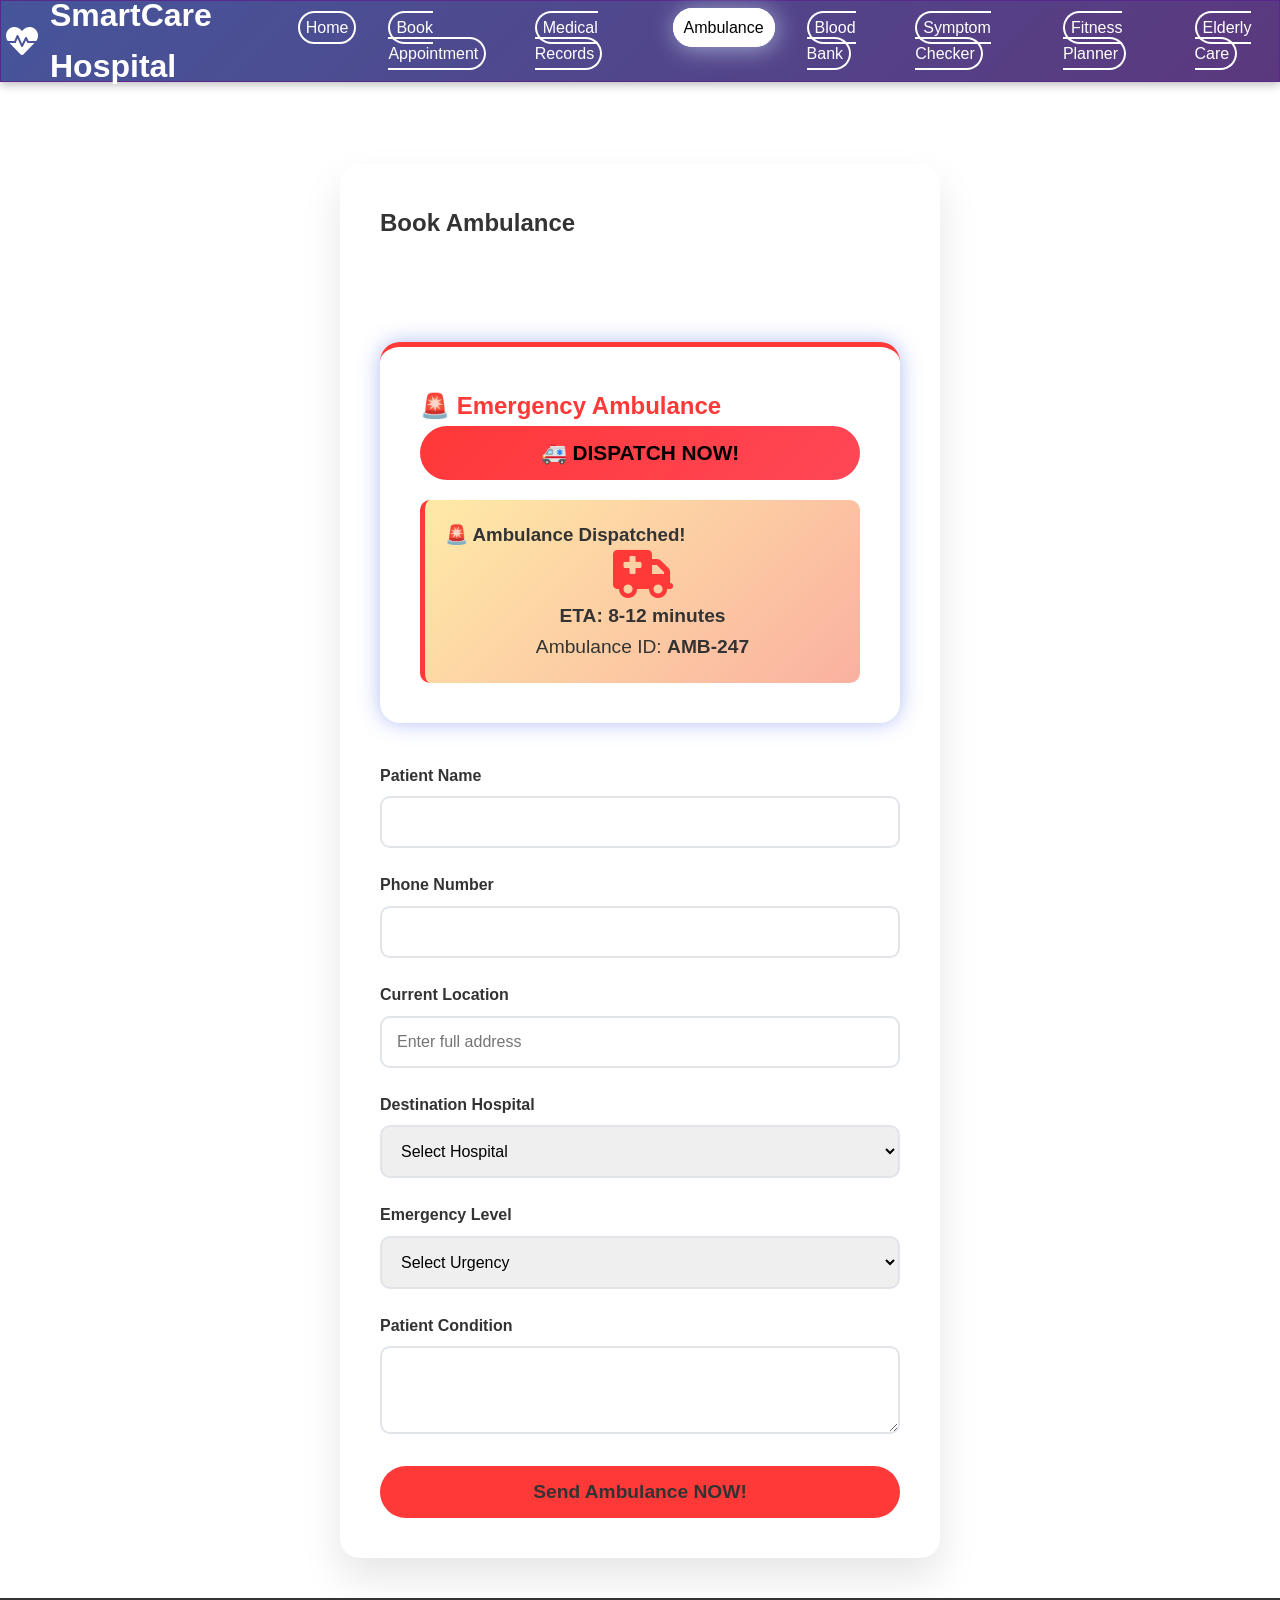
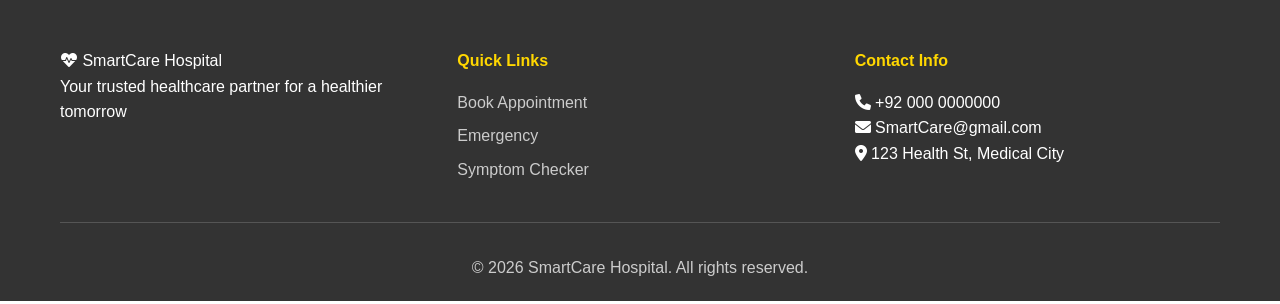
==== ambulance.html @ a24ab0e6 "Initial commit: SmartCare Hospital frontend" ====
<!DOCTYPE html>
<html lang="en">
<head>
    <meta charset="UTF-8">
    <meta name="viewport" content="width=device-width, initial-scale=1.0">
    <title>Emergency Ambulance - SmartCare Hospital</title>
    <link rel="stylesheet" href="style.css">
    <link href="https://cdnjs.cloudflare.com/ajax/libs/font-awesome/6.0.0/css/all.min.css" rel="stylesheet">
</head>
<body>
    <!-- Navigation -->
    <nav class="navbar">
        <div class="nav-container">
            <div class="nav-logo">      
                <i class="fas fa-heartbeat"></i>
                SmartCare Hospital
            </div>
            <ul class="nav-menu">
                <li class="nav-item"><a href="index.html" class="nav-link">Home</a></li>
                <li class="nav-item"><a href="appointment.html" class="nav-link">Book Appointment</a></li>
                <li class="nav-item"><a href="records.html" class="nav-link">Medical Records</a></li>
                <li class="nav-item"><a href="ambulance.html" class="nav-link active">Ambulance</a></li>
                <li class="nav-item"><a href="blood.html" class="nav-link">Blood Bank</a></li>
                <li class="nav-item"><a href="symptom.html" class="nav-link">Symptom Checker</a></li>
                <li class="nav-item"><a href="fitness.html" class="nav-link">Fitness Planner</a></li>
                <li class="nav-item"><a href="elderly.html" class="nav-link">Elderly Care</a></li>
            </ul>
        </div>
    </nav>

    <!--Hidden header-->
    <section class="page-header" style="background: linear-gradient(135deg, #ff3838, #ff4757);">
        <div class="container">
            <h1>Emergency Ambulance</h1>
            <p>24/7 Emergency Response  <i class="fas fa-phone"></i> Call 911 for immediate help</p>
        </div>
    </section>

    <!--Form body-->
    <div class="container">
        <div class="form-container">
            <h2>Book Ambulance</h2>
    <form id="ambulanceForm">
        <div class="form-container glow" style="border-top: 5px solid #ff3838;">
                <h2 style="color: #ff3838;">🚨 Emergency Ambulance</h2>
                <button type="submit" class="btn" style="background: linear-gradient(135deg, #ff3838, #ff4757); width: 100%; font-size: 1.3rem; font-weight: bold;">🚑 DISPATCH NOW!</button>
    
               <!-- STATIC CONFIRMATION -->
             <div class="result-box" style="border-left: 5px solid #ff3838; background: linear-gradient(135deg, #ffeaa7, #fab1a0);">
                <h3>🚨 Ambulance Dispatched!</h3>
             <div style="font-size: 1.2rem; text-align: center;">
                    <i class="fas fa-ambulance" style="font-size: 3rem; color: #ff3838; animation: pulse 1s infinite; "></i>
                    <p><strong>ETA: 8-12 minutes</strong></p>
                    <p>Ambulance ID: <strong>AMB-247</strong></p>
             </div>
             </div>
        </div>
                <div class="form-group">
                    <label>Patient Name</label>
                    <input type="text" required>
                </div>
                <div class="form-group">
                    <label>Phone Number</label>
                    <input type="tel" required>
                </div>
                <div class="form-group">
                    <label>Current Location</label>
                    <input type="text" placeholder="Enter full address" required>
                </div>
                <div class="form-group">
                    <label>Destination Hospital</label>
                    <select required>
                        <option value="">Select Hospital</option>
                        <option value="smartcare">SmartCare Hospital (Main)</option>
                        <option value="branch1">SmartCare Branch 1</option>
                        <option value="branch2">SmartCare Branch 2</option>
                    </select>
                </div>
                <div class="form-group">
                    <label>Emergency Level</label>
                    <select required>
                        <option value="">Select Urgency</option>
                        <option value="critical">Critical - Life Threatening</option>
                        <option value="high">High Priority</option>
                        <option value="medium">Medium Priority</option>
                    </select>
                </div>
                <div class="form-group">
                    <label>Patient Condition</label>
                    <textarea rows="3" required></textarea>
                </div>
                <button type="submit" class="btn btn-primary" style="width: 100%; background: #ff3838; font-size: 1.2rem;">Send Ambulance NOW!</button>
            </form>
        </div>
    </div>

    <!--Same footer for all pages-->
    <footer class="footer">
        <div class="container">
            <div class="footer-content">
                <div class="footer-section">
                    <div class="footer-logo">
                        <i class="fas fa-heartbeat"></i>
                        SmartCare Hospital
                    </div>
                    <p>Your trusted healthcare partner for a healthier tomorrow</p>
                </div>
                <div class="footer-section">
                    <h4>Quick Links</h4>
                    <ul>
                        <li><a href="appointment.html">Book Appointment</a></li>
                        <li><a href="ambulance.html">Emergency</a></li>
                        <li><a href="symptom.html">Symptom Checker</a></li>
                    </ul>
                </div>
                <div class="footer-section">
                    <h4>Contact Info</h4>
                    <p><i class="fas fa-phone"></i> +92 000 0000000</p>
                    <p><i class="fas fa-envelope"></i> SmartCare@gmail.com</p>
                    <p><i class="fas fa-map-marker-alt"></i> 123 Health St, Medical City</p>
                </div>
            </div>
            <div class="footer-bottom">
                <p>&copy; 2026 SmartCare Hospital. All rights reserved.</p>
            </div>
        </div>
    </footer>
</body>
</html>
---- style.css ----
* {
    margin: 0;
    padding: 0;
    box-sizing: border-box;
}

body {
    font-family: 'Segoe UI', Tahoma, Geneva, Verdana, sans-serif;
    line-height: 1.6;
    color: #333;
}

.container {
    max-width: 1200px;
    margin: 0 auto;
    padding: 0 20px;
}

/* Navigation */
.navbar {
    background: linear-gradient(135deg, #46559a 0%, #5b387e 100%);
    position: fixed;
    top: 0;
    width: 100%;
    z-index: 1000;
    box-shadow: 0 2px 10px rgba(0,0,0,0.3);
    border: 1px solid #59288b;
}

.nav-container {
    max-width: 1500px;
    margin: 0 auto;
    padding: 0 3px;
    display: flex;
    justify-content: space-between;
    align-items: center;
    height: 80px;
}

.nav-logo {
    font-size: 2rem;
    font-weight: bold;
    color: white;
    display: flex;
    align-items: center;
    gap: 10px;
}

.nav-menu {
    display: flex;
    list-style: none;
    gap: 1rem;
}

.nav-link {
    color: white;
    text-decoration: none;
    font-weight: 500;
    transition: color 0.3s;
    border:2px solid white;
    border-radius: 20px;
    padding: 6px;
}

.nav-link:hover, .nav-link.active {
    background: white;
    border:5px solid white;
    color: #040404;
    transform: translateY(-3px);
    box-shadow: 2px 2px 25px #a2aad0;
}

/* Hero Section */
.hero {
    background: linear-gradient(135deg, #5f73ce 0%, #9259cb 100%);
    color: white;
    padding: 120px 0 80px;
    text-align: center;
    position: relative;
    overflow: hidden;
}

.hero::before {
    content: '';
    position: absolute;
    top: 0;
    left: 0;
    right: 0;
    bottom: 0;
    background: url('data:image/svg+xml,<svg xmlns="http://www.w3.org/2000/svg" viewBox="0 0 1000 100" fill="%23ffffff20"><path d="M0 0L50 100L100 0Z"/></svg>');
    animation: wave 20s linear infinite;
}

@keyframes wave {
    0% { transform: translateX(0); }
    100% { transform: translateX(1000px); }
}

.hero-content h1 {
    font-size: 3.5rem;
    margin-bottom: 1rem;
    animation: fadeInUp 1s ease;
}

.hero-content p {
    font-size: 1.3rem;
    margin-bottom: 2rem;
    animation: fadeInUp 1s ease 0.2s both;
}

.hero-buttons {
    display: flex;
    gap: 1rem;
    justify-content: center;
    flex-wrap: wrap;
    animation: fadeInUp 1s ease 0.4s both;
}

.btn {
    padding: 15px 30px;
    border: none;
    border-radius: 50px;
    font-size: 1.1rem;
    font-weight: 600;
    text-decoration: none;
    transition: all 0.3s;
    display: inline-block;
}

.btn-primary {
    background: #ffd700;
    color: #333;
}

.btn-primary:hover {
    transform: translateY(-3px);
    box-shadow: 0 10px 25px rgba(255,215,0,0.4);
}

.btn-secondary {
    background: transparent;
    color: white;
    border: 2px solid white;
}

.btn-secondary:hover {
    background: white;
    color: #040404;
    transform: translateY(-3px);
    box-shadow: 0 10px 25px #a2aad0;
}

.hero-stats {
    display: flex;
    justify-content: center;
    gap: 3rem;
    margin-top: 4rem;
    animation: fadeInUp 1s ease 0.6s both;
}

.stat {
    text-align: center;
}

.stat h3 {
    font-size: 2.5rem;
    color: #ffd700;
    margin-bottom: 0.5rem;
}

/* Services */
.services {
    padding: 80px 0;
    background: #f8f9fa;
}

.section-title {
    text-align: center;
    font-size: 2.5rem;
    margin-bottom: 3rem;
    color: #333;
}

.services-grid {
    display: grid;
    grid-template-columns: repeat(auto-fit, minmax(300px, 1fr));
    gap: 2rem;
}

.service-card {
    background: white;
    padding: 2.5rem 2rem;
    border-radius: 20px;
    text-align: center;
    cursor: pointer;
    transition: all 0.3s;
    box-shadow: 0 5px 15px rgba(0,0,0,0.08);
    border-top: 10px solid transparent;
}

.service-card:hover {
    transform: translateY(-10px);
    box-shadow: 0 20px 40px rgba(0,0,0,0.15);
    border-top-color: #667eea;
}

.service-card i {
    font-size: 3rem;
    color: #667eea;
    margin-bottom: 1rem;
}

.service-card h3 {
    font-size: 1.5rem;
    margin-bottom: 1rem;
    color: #333;
}

/* Footer */
.footer {
    background: #333;
    color: white;
    padding: 50px 0 20px;
}

.footer-content {
    display: grid;
    grid-template-columns: repeat(auto-fit, minmax(250px, 1fr));
    gap: 2rem;
    margin-bottom: 2rem;
}

.footer-section h4 {
    margin-bottom: 1rem;
    color: #ffd700;
}

.footer-section ul {
    list-style: none;
}

.footer-section ul li {
    margin-bottom: 0.5rem;
}

.footer-section a {
    color: #ccc;
    text-decoration: none;
    transition: color 0.3s;
}

.footer-section a:hover {
    color: #ffd700;
}

.footer-bottom {
    text-align: center;
    padding-top: 2rem;
    border-top: 1px solid #555;
    color: #ccc;
}

/* Form Styles (for all pages) */
.form-container {
    max-width: 600px;
    margin: 0 auto;
    padding: 40px;
    background: white;
    border-radius: 20px;
    box-shadow: 0 20px 40px rgba(0,0,0,0.1);
    margin-top: 100px;
    margin-bottom: 40px;
}

.form-group {
    margin-bottom: 1.5rem;
}

.form-group label {
    display: block;
    margin-bottom: 0.5rem;
    font-weight: 600;
    color: #333;
}

.form-group input,
.form-group select,
.form-group textarea {
    width: 100%;
    padding: 15px;
    border: 2px solid #e1e5e9;
    border-radius: 10px;
    font-size: 1rem;
    transition: border-color 0.3s;
}

.form-group input:focus,
.form-group select:focus,
.form-group textarea:focus {
    outline:none;
    border: 2px solid #667eea;
}

.result-box {
    background: #f8f9fa;
    padding: 20px;
    border-radius: 10px;
    margin-top: 20px;
    border-left: 4px solid #667eea;
}
@keyframes pulse {
    0% { transform: scale(1); }
    50% { transform: scale(1.1); }
    100% { transform: scale(1); }
}


/* Responsive */
@media (max-width: 768px) {
    .hamburger {
        display: flex;
    } 
    .nav-menu {
        position: fixed;
        left: -100%;
        top: 70px;
        flex-direction: column;
        background-color: #667eea;
        width: 100%;
        text-align: center;
        transition: 0.3s;
        padding: 2rem 0;
    }
    
    .nav-menu.active {
        left: 0;
    }  
    .hero-buttons {
        flex-direction: column;
        align-items: center;
    }
    
    .hero-stats {
        flex-direction: column;
        gap: 1.5rem;
    }
    
    .services-grid {
        grid-template-columns: 1fr;
    }
}
.nav-menu {
    display: flex;
    list-style: none;
    gap: 2rem;
}

.hamburger {
    display: none;
    flex-direction: column;
    cursor: pointer;
}

@media (max-width: 768px) {
    .nav-menu {
        position: fixed !important;
        left: -100%;
        top: 70px;
        flex-direction: column;
        background: linear-gradient(135deg, #667eea 0%, #764ba2 100%);
        width: 100%;
        text-align: center;
        transition: left 0.3s ease;
        padding: 2rem 0;
        height: calc(100vh - 70px);
    }
    .hamburger:focus-within + .nav-menu,
    .nav-menu:hover {
        left: 0 !important;
    }
    
    .hamburger {
        display: flex;
        z-index: 1001;
    }
    
    .hamburger:focus-within .bar:nth-child(1) { transform: rotate(45deg) translate(5px, 5px); }
    .hamburger:focus-within .bar:nth-child(2) { opacity: 0; }
    .hamburger:focus-within .bar:nth-child(3) { transform: rotate(-45deg) translate(7px, -6px); }
}
.service-card,
.form-container,
.result-box {
    transition: all 0.4s cubic-bezier(0.175, 0.885, 0.32, 1.275);
}

.service-card:hover {
    transform: translateY(-15px) scale(1.02);
    box-shadow: 0 25px 50px rgba(102, 126, 234, 0.4);
}

.form-container:hover {
    transform: translateY(-5px);
    box-shadow: 0 20px 40px rgba(0,0,0,0.15);
}

.btn {
    position: relative;
    overflow: hidden;
}

.btn::before {
    content: '';
    position: absolute;
    top: 0;
    left: -100%;
    width: 100%;
    height: 100%;
    background: linear-gradient(90deg, transparent, rgba(255,255,255,0.3), transparent);
    transition: left 0.5s;
}

.btn:hover::before {
    left: 100%;
}
.demo-content {
    opacity: 0;
    transform: translateY(20px);
    transition: all 0.6s ease;
}

.form-container:hover .demo-content,
.result-box {
    opacity: 1 !important;
    transform: translateY(0);
}
@keyframes breathe {
    0%, 100% { transform: scale(1); }
    50% { transform: scale(1.05); }
}

.hero {
    animation: breathe 6s ease-in-out infinite;
}

/* Glowing Effects */
.glow {
    box-shadow: 0 0 20px rgba(102, 126, 234, 0.5);
    transition: box-shadow 0.3s;
}

.glow:hover {
    box-shadow: 0 0 40px rgba(102, 126, 234, 0.8);
}

/* Page Header Enhancements */
.page-header {
    position: relative;
    overflow:hidden;
}

.page-header::before {
    content: '';
    position: absolute;
    top: -50%;
    left: -50%;
    width: 200%;
    height: 200%;
    background: radial-gradient(circle, rgba(255,255,255,0.1) 0%, transparent 70%);
    animation: float 6s ease-in-out infinite;
}

@keyframes float {
    0%, 100% { transform: translateY(0) rotate(0deg); }
    50% { transform: translateY(-20px) rotate(180deg); }
}
.particles {
    position: fixed;
    top: 0;
    left: 0;
    width: 100%;
    height: 100%;
    pointer-events: none;
    z-index: -1;
}

.particle {
    position: absolute;
    background: rgba(255,255,255,0.1);
    border-radius: 50%;
    animation: float 20s linear infinite;
}

@keyframes float {
    0% { transform: translateY(100vh) rotate(0deg); opacity: 0; }
    10% { opacity: 1; }
    90% { opacity: 1; }
    100% { transform: translateY(-100px) rotate(360deg); opacity: 0; }
}
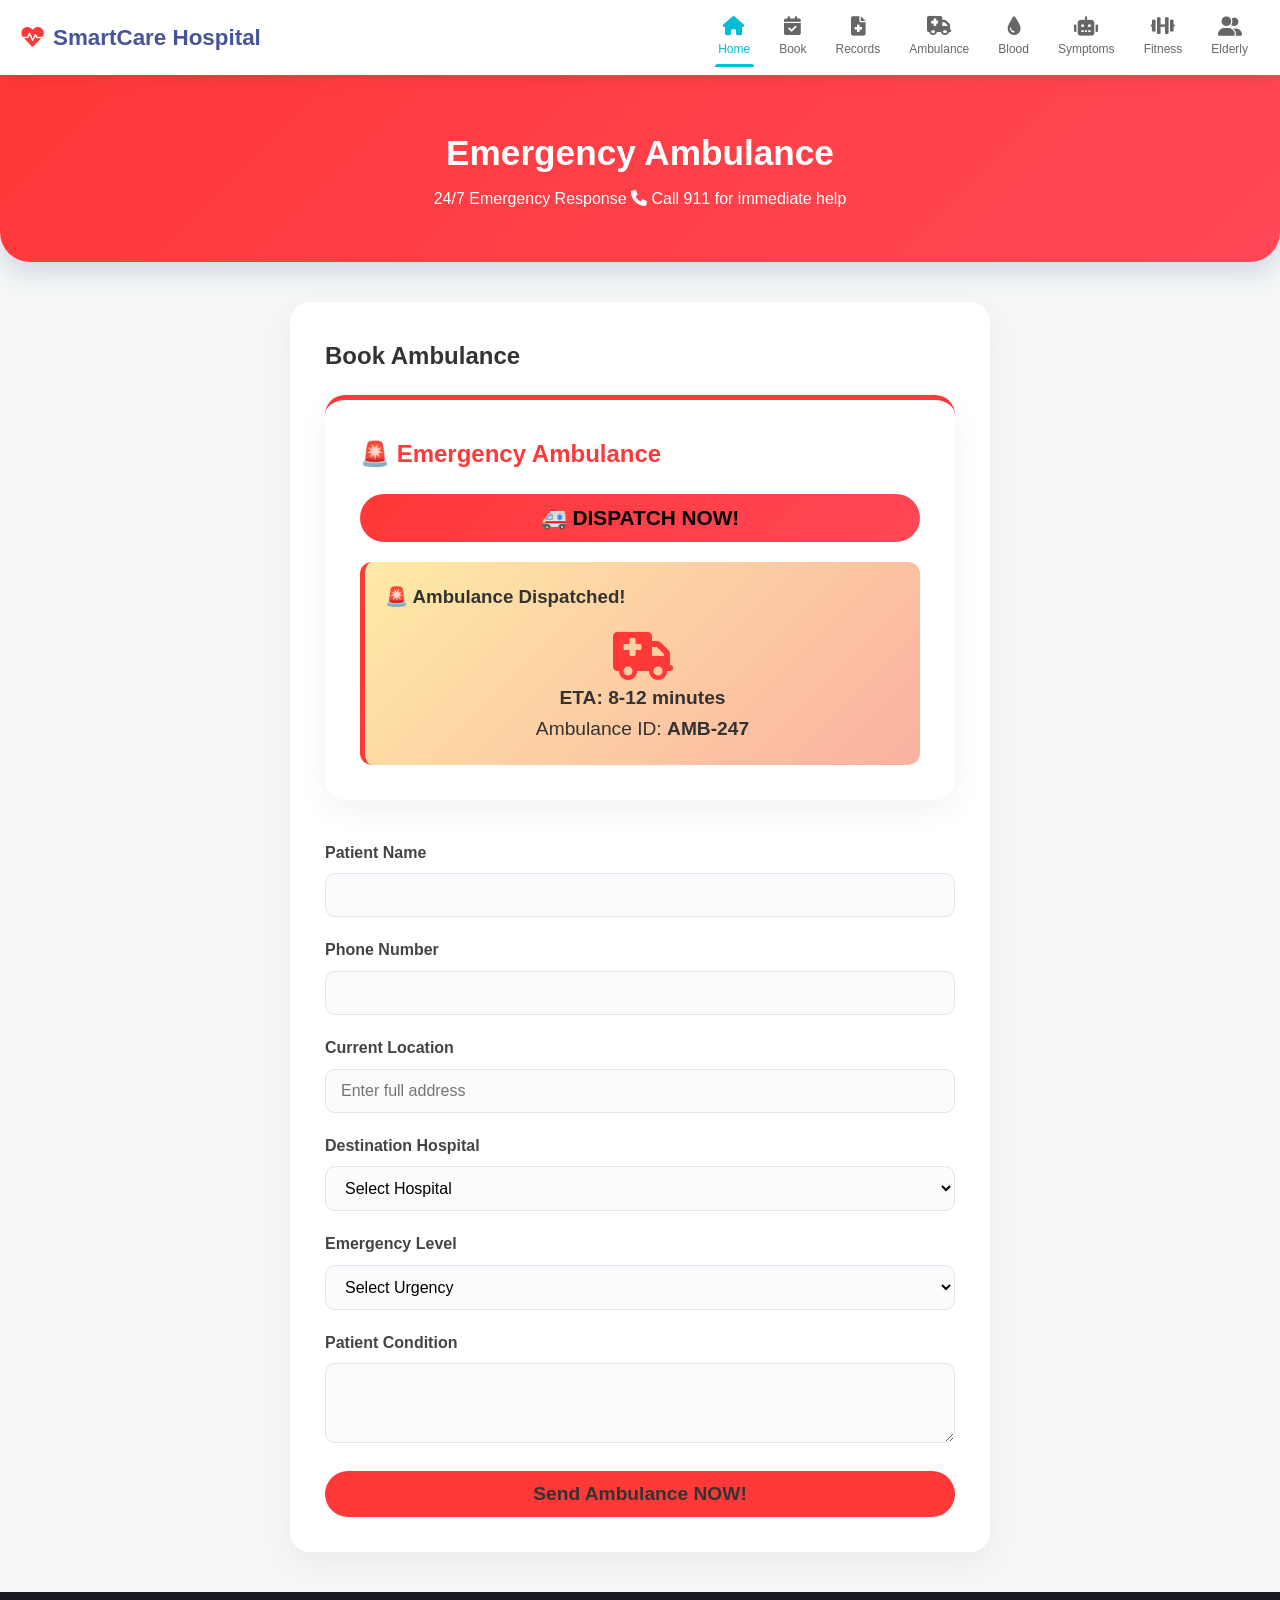
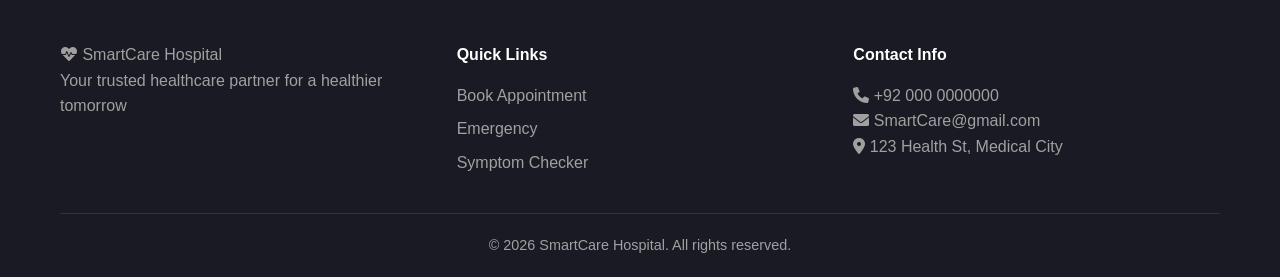
==== commit 58db110f: "Refactor navigation links with icons and spans" ====
--- a/ambulance.html
+++ b/ambulance.html
@@ -11,19 +11,18 @@
     <!-- Navigation -->
     <nav class="navbar">
         <div class="nav-container">
-            <div class="nav-logo">      
-                <i class="fas fa-heartbeat"></i>
-                SmartCare Hospital
-            </div>
+            <a href="index.html" class="nav-logo">
+                <i class="fas fa-heartbeat"></i> SmartCare Hospital
+            </a>
             <ul class="nav-menu">
-                <li class="nav-item"><a href="index.html" class="nav-link">Home</a></li>
-                <li class="nav-item"><a href="appointment.html" class="nav-link">Book Appointment</a></li>
-                <li class="nav-item"><a href="records.html" class="nav-link">Medical Records</a></li>
-                <li class="nav-item"><a href="ambulance.html" class="nav-link active">Ambulance</a></li>
-                <li class="nav-item"><a href="blood.html" class="nav-link">Blood Bank</a></li>
-                <li class="nav-item"><a href="symptom.html" class="nav-link">Symptom Checker</a></li>
-                <li class="nav-item"><a href="fitness.html" class="nav-link">Fitness Planner</a></li>
-                <li class="nav-item"><a href="elderly.html" class="nav-link">Elderly Care</a></li>
+                <li class="nav-item"><a href="index.html" class="nav-link active"><i class="fas fa-home"></i><span>Home</span></a></li>
+                <li class="nav-item"><a href="appointment.html" class="nav-link"><i class="fas fa-calendar-check"></i><span>Book</span></a></li>
+                <li class="nav-item"><a href="records.html" class="nav-link"><i class="fas fa-file-medical"></i><span>Records</span></a></li>
+                <li class="nav-item"><a href="ambulance.html" class="nav-link"><i class="fas fa-ambulance"></i><span>Ambulance</span></a></li>
+                <li class="nav-item"><a href="blood.html" class="nav-link"><i class="fas fa-tint"></i><span>Blood</span></a></li>
+                <li class="nav-item"><a href="symptom.html" class="nav-link"><i class="fas fa-robot"></i><span>Symptoms</span></a></li>
+                <li class="nav-item"><a href="fitness.html" class="nav-link"><i class="fas fa-dumbbell"></i><span>Fitness</span></a></li>
+                <li class="nav-item"><a href="elderly.html" class="nav-link"><i class="fas fa-user-friends"></i><span>Elderly</span></a></li>
             </ul>
         </div>
     </nav>
@@ -126,4 +125,4 @@
         </div>
     </footer>
 </body>
-</html>+</html>
--- a/style.css
+++ b/style.css
@@ -1,3 +1,6 @@
+/* =========================================
+   GLOBAL & RESET
+========================================= */
 * {
     margin: 0;
     padding: 0;
@@ -8,6 +11,8 @@
     font-family: 'Segoe UI', Tahoma, Geneva, Verdana, sans-serif;
     line-height: 1.6;
     color: #333;
+    background-color: #f4f7f6;
+    padding-top: 75px; /* Fixes content hiding under fixed nav */
 }
 
 .container {
@@ -16,70 +21,116 @@
     padding: 0 20px;
 }
 
-/* Navigation */
+/* =========================================
+   NAVIGATION (Design #5 - Material Style)
+========================================= */
 .navbar {
-    background: linear-gradient(135deg, #46559a 0%, #5b387e 100%);
+    background: #ffffff;
     position: fixed;
     top: 0;
     width: 100%;
     z-index: 1000;
-    box-shadow: 0 2px 10px rgba(0,0,0,0.3);
-    border: 1px solid #59288b;
+    box-shadow: 0 2px 15px rgba(0,0,0,0.08);
 }
 
 .nav-container {
-    max-width: 1500px;
+    max-width: 1300px;
     margin: 0 auto;
-    padding: 0 3px;
+    padding: 0 20px;
     display: flex;
     justify-content: space-between;
     align-items: center;
-    height: 80px;
+    height: 75px;
 }
 
 .nav-logo {
-    font-size: 2rem;
-    font-weight: bold;
-    color: white;
+    font-size: 1.4rem;
+    font-weight: 700;
+    color: #46559a;
     display: flex;
     align-items: center;
-    gap: 10px;
+    gap: 8px;
+    text-decoration: none;
+    white-space: nowrap;
+}
+
+.nav-logo i {
+    color: #ff3838;
 }
 
 .nav-menu {
     display: flex;
     list-style: none;
-    gap: 1rem;
+    gap: 5px;
+}
+
+.nav-item {
+    display: flex;
 }
 
 .nav-link {
-    color: white;
+    display: flex;
+    flex-direction: column;
+    align-items: center;
+    justify-content: center;
+    color: #666;
     text-decoration: none;
     font-weight: 500;
-    transition: color 0.3s;
-    border:2px solid white;
-    border-radius: 20px;
-    padding: 6px;
-}
-
-.nav-link:hover, .nav-link.active {
-    background: white;
-    border:5px solid white;
-    color: #040404;
-    transform: translateY(-3px);
-    box-shadow: 2px 2px 25px #a2aad0;
-}
-
-/* Hero Section */
+    font-size: 0.75rem; /* Small clean text */
+    padding: 8px 12px;
+    border-radius: 8px;
+    transition: all 0.3s ease;
+    position: relative;
+    gap: 4px;
+    border: none;
+}
+
+.nav-link i {
+    font-size: 1.2rem;
+}
+
+/* Hover State */
+.nav-link:hover {
+    background: #f5f5f5;
+    color: #333;
+}
+
+/* Active State (Design #5: Blue icon & underline) */
+.nav-link.active {
+    color: #00bcd4;
+    background: transparent;
+}
+
+.nav-link.active i {
+    color: #00bcd4;
+}
+
+.nav-link.active::after {
+    content: '';
+    position: absolute;
+    bottom: 0;
+    left: 15%;
+    width: 70%;
+    height: 3px;
+    background: #00bcd4;
+    border-radius: 3px 3px 0 0;
+}
+
+/* =========================================
+   HEADERS & HERO (Fixed Layout)
+========================================= */
 .hero {
     background: linear-gradient(135deg, #5f73ce 0%, #9259cb 100%);
     color: white;
-    padding: 120px 0 80px;
+    padding: 100px 20px 80px;
     text-align: center;
+    border-radius: 0 0 40px 40px;
+    margin-bottom: 40px;
     position: relative;
     overflow: hidden;
 }
 
+/* Wave Animation */
 .hero::before {
     content: '';
     position: absolute;
@@ -87,8 +138,9 @@
     left: 0;
     right: 0;
     bottom: 0;
-    background: url('data:image/svg+xml,<svg xmlns="http://www.w3.org/2000/svg" viewBox="0 0 1000 100" fill="%23ffffff20"><path d="M0 0L50 100L100 0Z"/></svg>');
+    background: url('data:image/svg+xml,<svg xmlns="http://www.w3.org/2000/svg" viewBox="0 0 1000 100" fill="%23ffffff15"><path d="M0 0L50 100L100 0Z"/></svg>');
     animation: wave 20s linear infinite;
+    z-index: 1;
 }
 
 @keyframes wave {
@@ -96,34 +148,72 @@
     100% { transform: translateX(1000px); }
 }
 
-.hero-content h1 {
-    font-size: 3.5rem;
-    margin-bottom: 1rem;
-    animation: fadeInUp 1s ease;
-}
-
-.hero-content p {
-    font-size: 1.3rem;
-    margin-bottom: 2rem;
-    animation: fadeInUp 1s ease 0.2s both;
+.hero .container {
+    position: relative;
+    z-index: 2;
+}
+
+.hero h1 {
+    font-size: 2.8rem;
+    margin-bottom: 15px;
+    font-weight: 800;
+}
+
+.hero p {
+    font-size: 1.1rem;
+    margin-bottom: 30px;
+    opacity: 0.9;
 }
 
 .hero-buttons {
     display: flex;
-    gap: 1rem;
+    gap: 15px;
     justify-content: center;
+    align-items: center;
     flex-wrap: wrap;
-    animation: fadeInUp 1s ease 0.4s both;
-}
-
+}
+
+.hero-stats {
+    display: flex;
+    justify-content: center;
+    gap: 3rem;
+    margin-top: 50px;
+}
+
+.stat h3 {
+    font-size: 2.2rem;
+    color: #ffd700;
+    margin-bottom: 5px;
+}
+
+/* Page Headers for sub-pages */
+.page-header {
+    background: linear-gradient(135deg, #46559a 0%, #5b387e 100%);
+    color: white;
+    padding: 50px 20px;
+    text-align: center;
+    border-radius: 0 0 30px 30px;
+    margin-bottom: 40px;
+    box-shadow: 0 10px 25px rgba(70, 85, 154, 0.2);
+}
+
+.page-header h1 {
+    font-size: 2.2rem;
+    margin-bottom: 5px;
+}
+
+/* =========================================
+   BUTTONS & FORMS
+========================================= */
 .btn {
-    padding: 15px 30px;
+    padding: 12px 28px;
     border: none;
-    border-radius: 50px;
-    font-size: 1.1rem;
+    border-radius: 30px;
+    font-size: 1rem;
     font-weight: 600;
+    cursor: pointer;
+    transition: all 0.3s ease;
     text-decoration: none;
-    transition: all 0.3s;
     display: inline-block;
 }
 
@@ -133,367 +223,226 @@
 }
 
 .btn-primary:hover {
-    transform: translateY(-3px);
-    box-shadow: 0 10px 25px rgba(255,215,0,0.4);
+    background: #ffcc00;
+    transform: translateY(-2px);
+    box-shadow: 0 8px 20px rgba(255,215,0,0.4);
 }
 
 .btn-secondary {
-    background: transparent;
+    background: rgba(255, 255, 255, 0.1);
     color: white;
     border: 2px solid white;
 }
 
 .btn-secondary:hover {
     background: white;
-    color: #040404;
-    transform: translateY(-3px);
-    box-shadow: 0 10px 25px #a2aad0;
-}
-
-.hero-stats {
-    display: flex;
-    justify-content: center;
-    gap: 3rem;
-    margin-top: 4rem;
-    animation: fadeInUp 1s ease 0.6s both;
-}
-
-.stat {
-    text-align: center;
-}
-
-.stat h3 {
-    font-size: 2.5rem;
-    color: #ffd700;
-    margin-bottom: 0.5rem;
-}
-
-/* Services */
-.services {
-    padding: 80px 0;
-    background: #f8f9fa;
-}
-
-.section-title {
-    text-align: center;
-    font-size: 2.5rem;
-    margin-bottom: 3rem;
+    color: #5f73ce;
+    transform: translateY(-2px);
+}
+
+.form-container {
+    background: white;
+    padding: 35px;
+    border-radius: 20px;
+    box-shadow: 0 10px 30px rgba(0,0,0,0.05);
+    margin-bottom: 40px;
+    max-width: 700px; /* Keeps forms from stretching too wide */
+    margin-left: auto;
+    margin-right: auto;
+}
+
+.form-container h2, .form-container h3 {
+    margin-bottom: 20px;
     color: #333;
 }
 
-.services-grid {
-    display: grid;
-    grid-template-columns: repeat(auto-fit, minmax(300px, 1fr));
-    gap: 2rem;
-}
-
-.service-card {
-    background: white;
-    padding: 2.5rem 2rem;
-    border-radius: 20px;
-    text-align: center;
-    cursor: pointer;
-    transition: all 0.3s;
-    box-shadow: 0 5px 15px rgba(0,0,0,0.08);
-    border-top: 10px solid transparent;
-}
-
-.service-card:hover {
-    transform: translateY(-10px);
-    box-shadow: 0 20px 40px rgba(0,0,0,0.15);
-    border-top-color: #667eea;
-}
-
-.service-card i {
-    font-size: 3rem;
-    color: #667eea;
-    margin-bottom: 1rem;
-}
-
-.service-card h3 {
-    font-size: 1.5rem;
-    margin-bottom: 1rem;
-    color: #333;
-}
-
-/* Footer */
-.footer {
-    background: #333;
-    color: white;
-    padding: 50px 0 20px;
-}
-
-.footer-content {
-    display: grid;
-    grid-template-columns: repeat(auto-fit, minmax(250px, 1fr));
-    gap: 2rem;
-    margin-bottom: 2rem;
-}
-
-.footer-section h4 {
-    margin-bottom: 1rem;
-    color: #ffd700;
-}
-
-.footer-section ul {
-    list-style: none;
-}
-
-.footer-section ul li {
-    margin-bottom: 0.5rem;
-}
-
-.footer-section a {
-    color: #ccc;
-    text-decoration: none;
-    transition: color 0.3s;
-}
-
-.footer-section a:hover {
-    color: #ffd700;
-}
-
-.footer-bottom {
-    text-align: center;
-    padding-top: 2rem;
-    border-top: 1px solid #555;
-    color: #ccc;
-}
-
-/* Form Styles (for all pages) */
-.form-container {
-    max-width: 600px;
-    margin: 0 auto;
-    padding: 40px;
-    background: white;
-    border-radius: 20px;
-    box-shadow: 0 20px 40px rgba(0,0,0,0.1);
-    margin-top: 100px;
-    margin-bottom: 40px;
-}
-
 .form-group {
-    margin-bottom: 1.5rem;
+    margin-bottom: 20px;
 }
 
 .form-group label {
     display: block;
-    margin-bottom: 0.5rem;
+    margin-bottom: 8px;
     font-weight: 600;
-    color: #333;
+    color: #444;
 }
 
 .form-group input,
 .form-group select,
 .form-group textarea {
     width: 100%;
-    padding: 15px;
-    border: 2px solid #e1e5e9;
+    padding: 12px 15px;
+    border: 1.5px solid #e1e5e9;
     border-radius: 10px;
     font-size: 1rem;
-    transition: border-color 0.3s;
+    background: #f9fbfc;
+    transition: all 0.3s;
 }
 
 .form-group input:focus,
 .form-group select:focus,
 .form-group textarea:focus {
-    outline:none;
-    border: 2px solid #667eea;
+    outline: none;
+    border-color: #5f73ce;
+    background: white;
+    box-shadow: 0 0 0 4px rgba(95, 115, 206, 0.1);
 }
 
 .result-box {
     background: #f8f9fa;
     padding: 20px;
-    border-radius: 10px;
+    border-radius: 12px;
     margin-top: 20px;
-    border-left: 4px solid #667eea;
-}
-@keyframes pulse {
-    0% { transform: scale(1); }
-    50% { transform: scale(1.1); }
-    100% { transform: scale(1); }
-}
-
-
-/* Responsive */
+    border-left: 5px solid #00b894;
+}
+
+/* =========================================
+   SERVICES GRID
+========================================= */
+.services {
+    padding: 20px 0 60px;
+}
+
+.section-title {
+    text-align: center;
+    font-size: 2rem;
+    margin-bottom: 40px;
+    color: #333;
+}
+
+.services-grid {
+    display: grid;
+    grid-template-columns: repeat(auto-fit, minmax(280px, 1fr));
+    gap: 25px;
+}
+
+.service-card {
+    background: white;
+    padding: 30px 20px;
+    border-radius: 15px;
+    text-align: center;
+    cursor: pointer;
+    transition: all 0.3s ease;
+    box-shadow: 0 5px 15px rgba(0,0,0,0.05);
+    border-top: 5px solid transparent;
+}
+
+.service-card:hover {
+    transform: translateY(-8px);
+    box-shadow: 0 15px 30px rgba(95, 115, 206, 0.15);
+    border-top-color: #5f73ce;
+}
+
+.service-card i {
+    font-size: 2.5rem;
+    color: #5f73ce;
+    margin-bottom: 15px;
+}
+
+.service-card h3 {
+    font-size: 1.2rem;
+    margin-bottom: 10px;
+}
+
+.service-card p {
+    color: #666;
+    font-size: 0.9rem;
+}
+
+/* =========================================
+   FOOTER
+========================================= */
+.footer {
+    background: #1a1a24;
+    color: #a0a0a0;
+    padding: 50px 0 20px;
+    margin-top: 40px;
+}
+
+.footer-content {
+    display: grid;
+    grid-template-columns: repeat(auto-fit, minmax(250px, 1fr));
+    gap: 30px;
+    margin-bottom: 30px;
+}
+
+.footer-section h4 {
+    color: white;
+    margin-bottom: 15px;
+}
+
+.footer-section ul {
+    list-style: none;
+}
+
+.footer-section ul li {
+    margin-bottom: 8px;
+}
+
+.footer-section a {
+    color: #a0a0a0;
+    text-decoration: none;
+    transition: color 0.3s;
+}
+
+.footer-section a:hover {
+    color: #ffd700;
+}
+
+.footer-bottom {
+    text-align: center;
+    padding-top: 20px;
+    border-top: 1px solid #333;
+    font-size: 0.9rem;
+}
+
+/* =========================================
+   RESPONSIVE DESIGN
+========================================= */
+@media (max-width: 950px) {
+    .nav-menu {
+        width: 100%;
+        overflow-x: auto;
+        justify-content: flex-start;
+        padding-bottom: 5px;
+    }
+
+    .nav-link span {
+        display: none; /* Hides text on mobile, shows only icons */
+    }
+
+    .nav-link i {
+        font-size: 1.4rem;
+    }
+    
+    .nav-link.active::after {
+        left: 10%;
+        width: 80%;
+    }
+
+    .hero-stats {
+        flex-direction: column;
+        gap: 2rem;
+    }
+}
+
 @media (max-width: 768px) {
-    .hamburger {
-        display: flex;
-    } 
-    .nav-menu {
-        position: fixed;
-        left: -100%;
-        top: 70px;
+    .hero h1, .page-header h1 {
+        font-size: 1.8rem;
+    }
+
+    .hero-buttons {
         flex-direction: column;
-        background-color: #667eea;
+        width: 100%;
+    }
+
+    .btn {
         width: 100%;
         text-align: center;
-        transition: 0.3s;
-        padding: 2rem 0;
-    }
-    
-    .nav-menu.active {
-        left: 0;
-    }  
-    .hero-buttons {
-        flex-direction: column;
-        align-items: center;
-    }
-    
-    .hero-stats {
-        flex-direction: column;
-        gap: 1.5rem;
-    }
-    
-    .services-grid {
-        grid-template-columns: 1fr;
-    }
-}
-.nav-menu {
-    display: flex;
-    list-style: none;
-    gap: 2rem;
-}
-
-.hamburger {
-    display: none;
-    flex-direction: column;
-    cursor: pointer;
-}
-
-@media (max-width: 768px) {
-    .nav-menu {
-        position: fixed !important;
-        left: -100%;
-        top: 70px;
-        flex-direction: column;
-        background: linear-gradient(135deg, #667eea 0%, #764ba2 100%);
-        width: 100%;
-        text-align: center;
-        transition: left 0.3s ease;
-        padding: 2rem 0;
-        height: calc(100vh - 70px);
-    }
-    .hamburger:focus-within + .nav-menu,
-    .nav-menu:hover {
-        left: 0 !important;
-    }
-    
-    .hamburger {
-        display: flex;
-        z-index: 1001;
-    }
-    
-    .hamburger:focus-within .bar:nth-child(1) { transform: rotate(45deg) translate(5px, 5px); }
-    .hamburger:focus-within .bar:nth-child(2) { opacity: 0; }
-    .hamburger:focus-within .bar:nth-child(3) { transform: rotate(-45deg) translate(7px, -6px); }
-}
-.service-card,
-.form-container,
-.result-box {
-    transition: all 0.4s cubic-bezier(0.175, 0.885, 0.32, 1.275);
-}
-
-.service-card:hover {
-    transform: translateY(-15px) scale(1.02);
-    box-shadow: 0 25px 50px rgba(102, 126, 234, 0.4);
-}
-
-.form-container:hover {
-    transform: translateY(-5px);
-    box-shadow: 0 20px 40px rgba(0,0,0,0.15);
-}
-
-.btn {
-    position: relative;
-    overflow: hidden;
-}
-
-.btn::before {
-    content: '';
-    position: absolute;
-    top: 0;
-    left: -100%;
-    width: 100%;
-    height: 100%;
-    background: linear-gradient(90deg, transparent, rgba(255,255,255,0.3), transparent);
-    transition: left 0.5s;
-}
-
-.btn:hover::before {
-    left: 100%;
-}
-.demo-content {
-    opacity: 0;
-    transform: translateY(20px);
-    transition: all 0.6s ease;
-}
-
-.form-container:hover .demo-content,
-.result-box {
-    opacity: 1 !important;
-    transform: translateY(0);
-}
-@keyframes breathe {
-    0%, 100% { transform: scale(1); }
-    50% { transform: scale(1.05); }
-}
-
-.hero {
-    animation: breathe 6s ease-in-out infinite;
-}
-
-/* Glowing Effects */
-.glow {
-    box-shadow: 0 0 20px rgba(102, 126, 234, 0.5);
-    transition: box-shadow 0.3s;
-}
-
-.glow:hover {
-    box-shadow: 0 0 40px rgba(102, 126, 234, 0.8);
-}
-
-/* Page Header Enhancements */
-.page-header {
-    position: relative;
-    overflow:hidden;
-}
-
-.page-header::before {
-    content: '';
-    position: absolute;
-    top: -50%;
-    left: -50%;
-    width: 200%;
-    height: 200%;
-    background: radial-gradient(circle, rgba(255,255,255,0.1) 0%, transparent 70%);
-    animation: float 6s ease-in-out infinite;
-}
-
-@keyframes float {
-    0%, 100% { transform: translateY(0) rotate(0deg); }
-    50% { transform: translateY(-20px) rotate(180deg); }
-}
-.particles {
-    position: fixed;
-    top: 0;
-    left: 0;
-    width: 100%;
-    height: 100%;
-    pointer-events: none;
-    z-index: -1;
-}
-
-.particle {
-    position: absolute;
-    background: rgba(255,255,255,0.1);
-    border-radius: 50%;
-    animation: float 20s linear infinite;
-}
-
-@keyframes float {
-    0% { transform: translateY(100vh) rotate(0deg); opacity: 0; }
-    10% { opacity: 1; }
-    90% { opacity: 1; }
-    100% { transform: translateY(-100px) rotate(360deg); opacity: 0; }
-}
+    }
+
+    /* Fix two-column grids in HTML on mobile */
+    div[style*="grid-template-columns: 1fr 1fr"] {
+        grid-template-columns: 1fr !important;
+    }
+}
